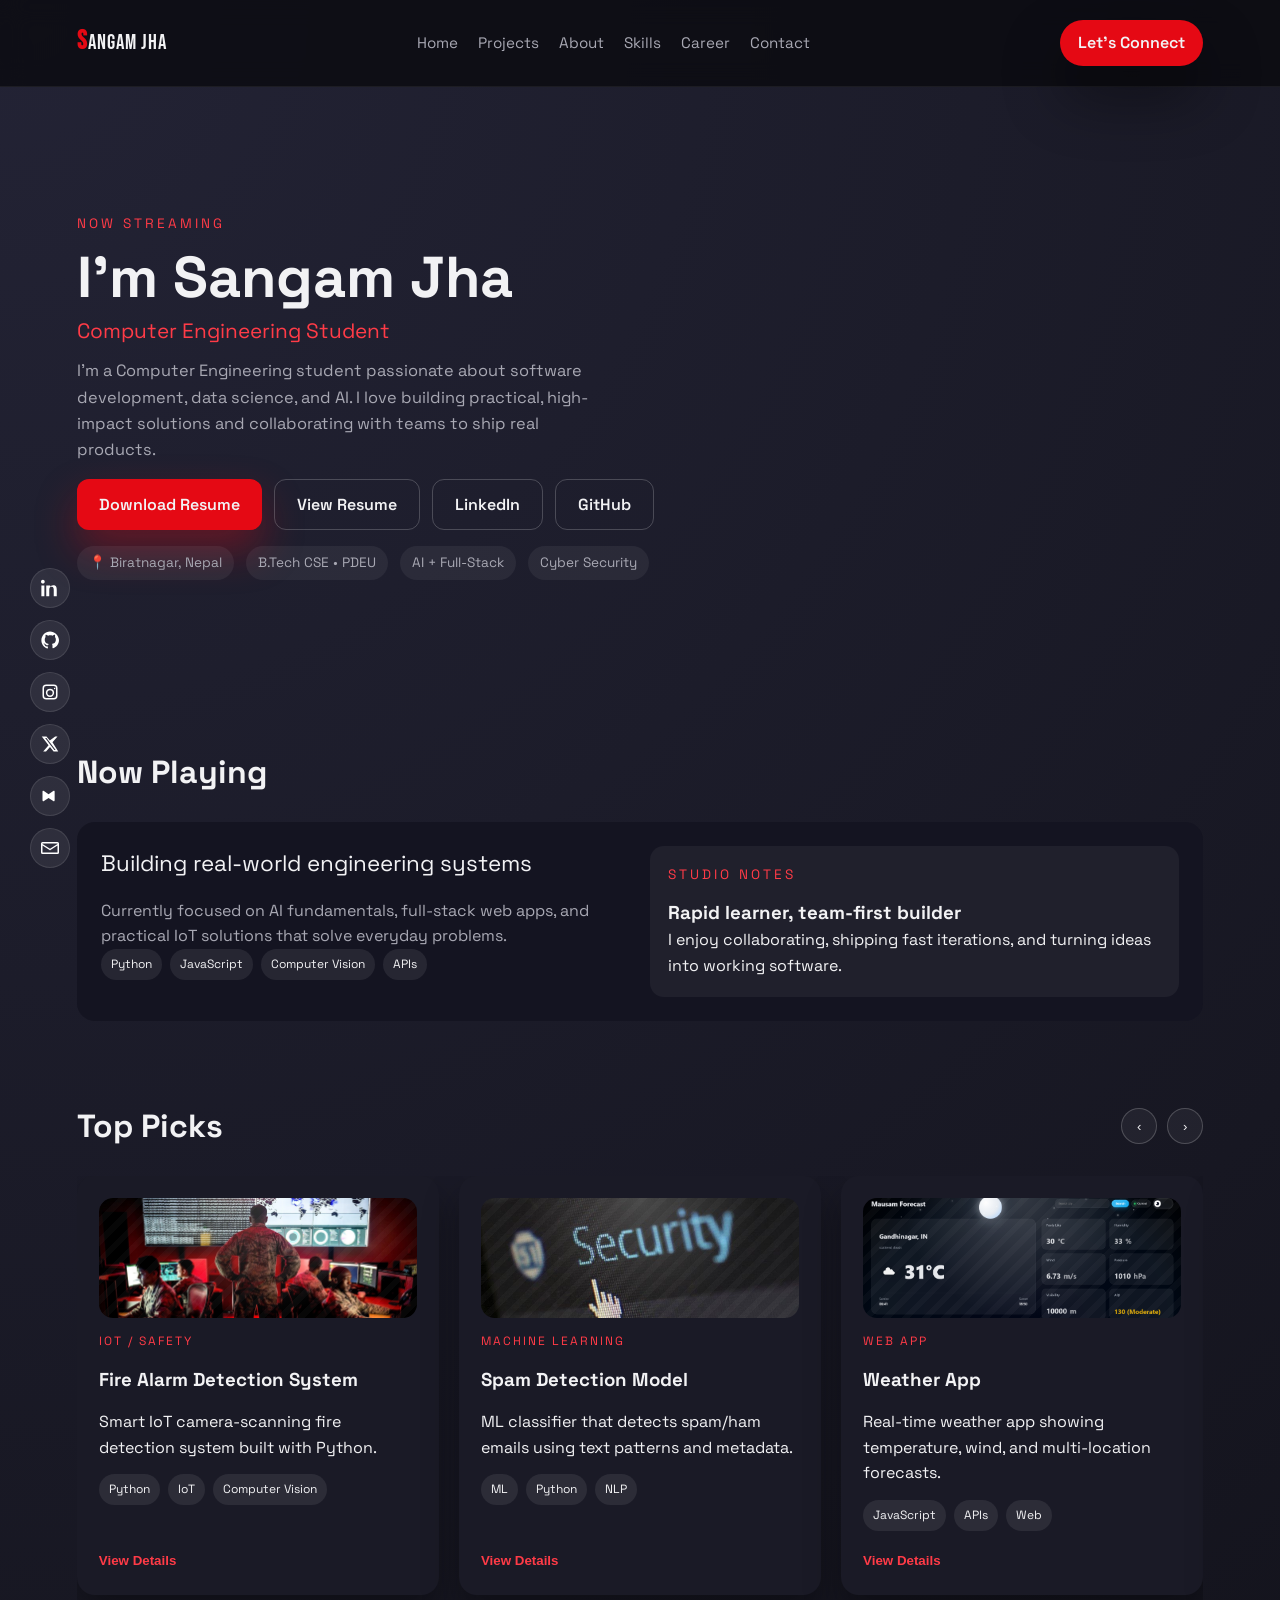
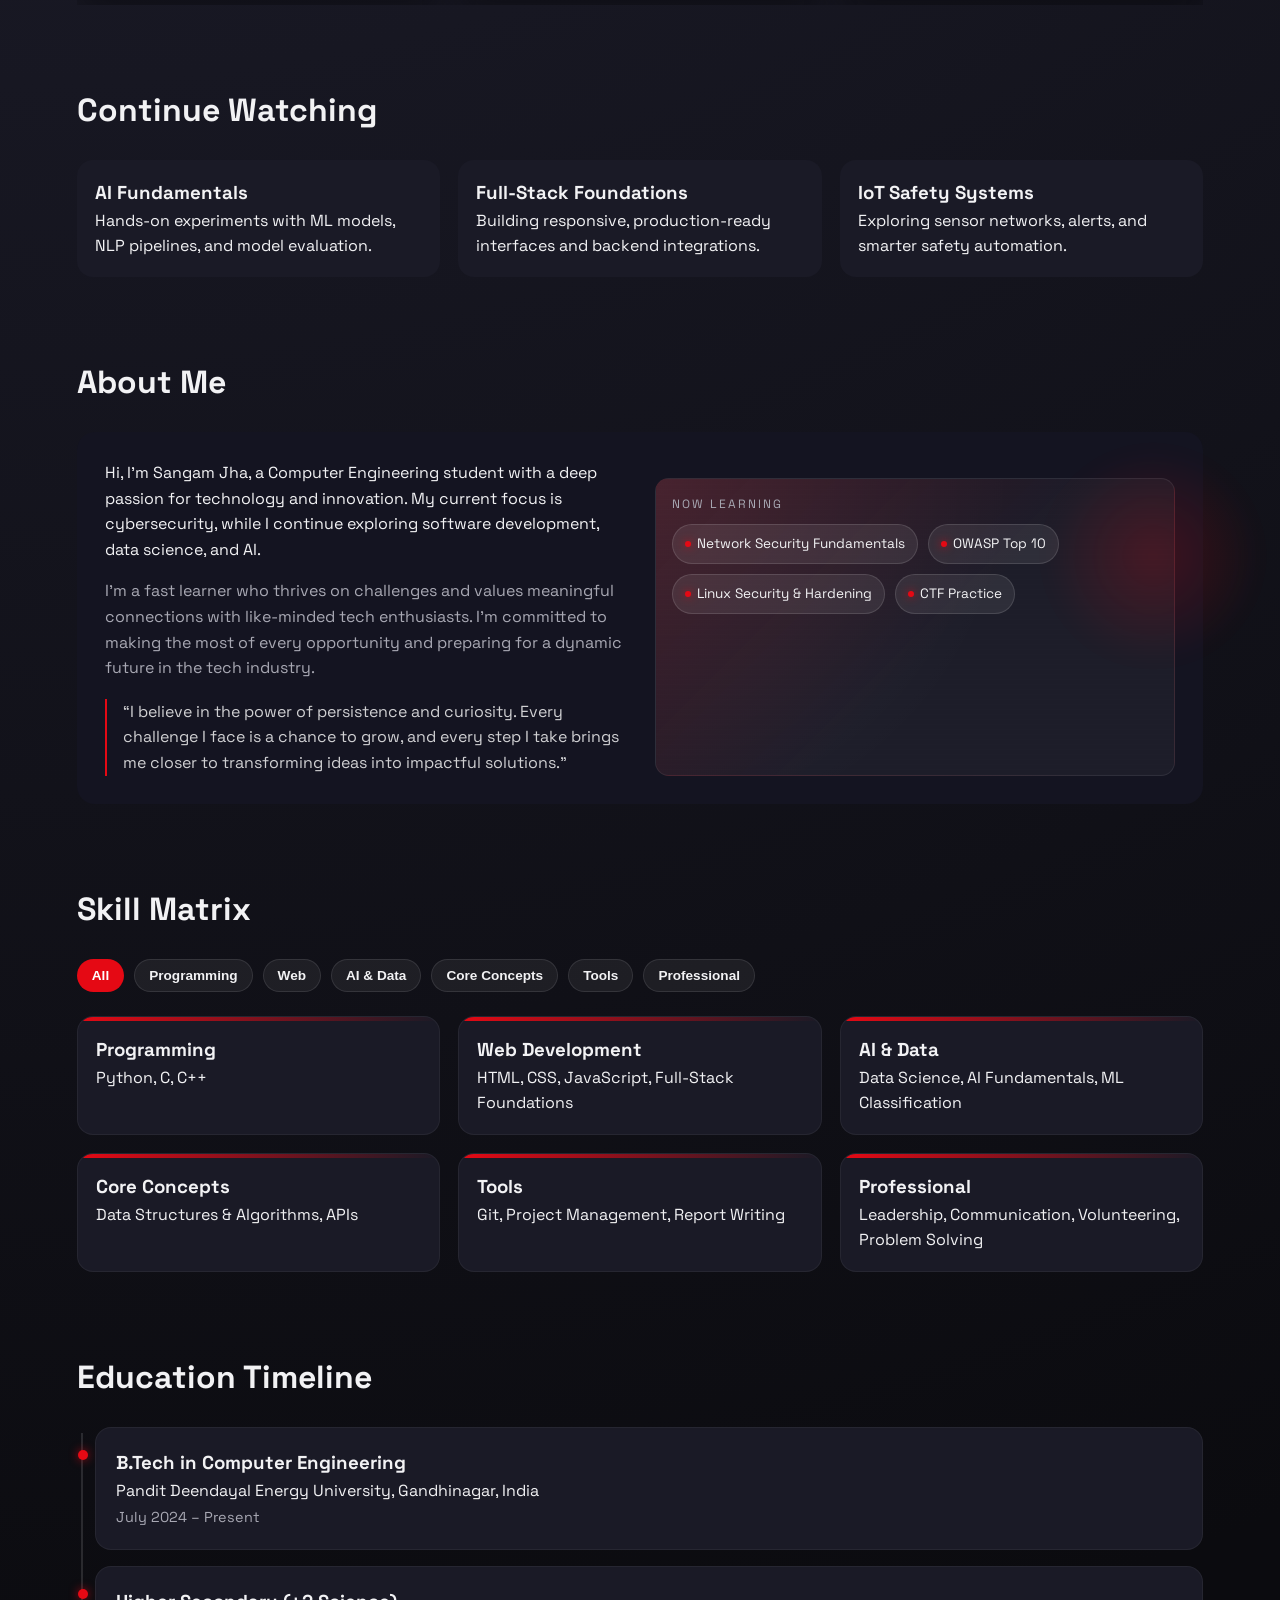
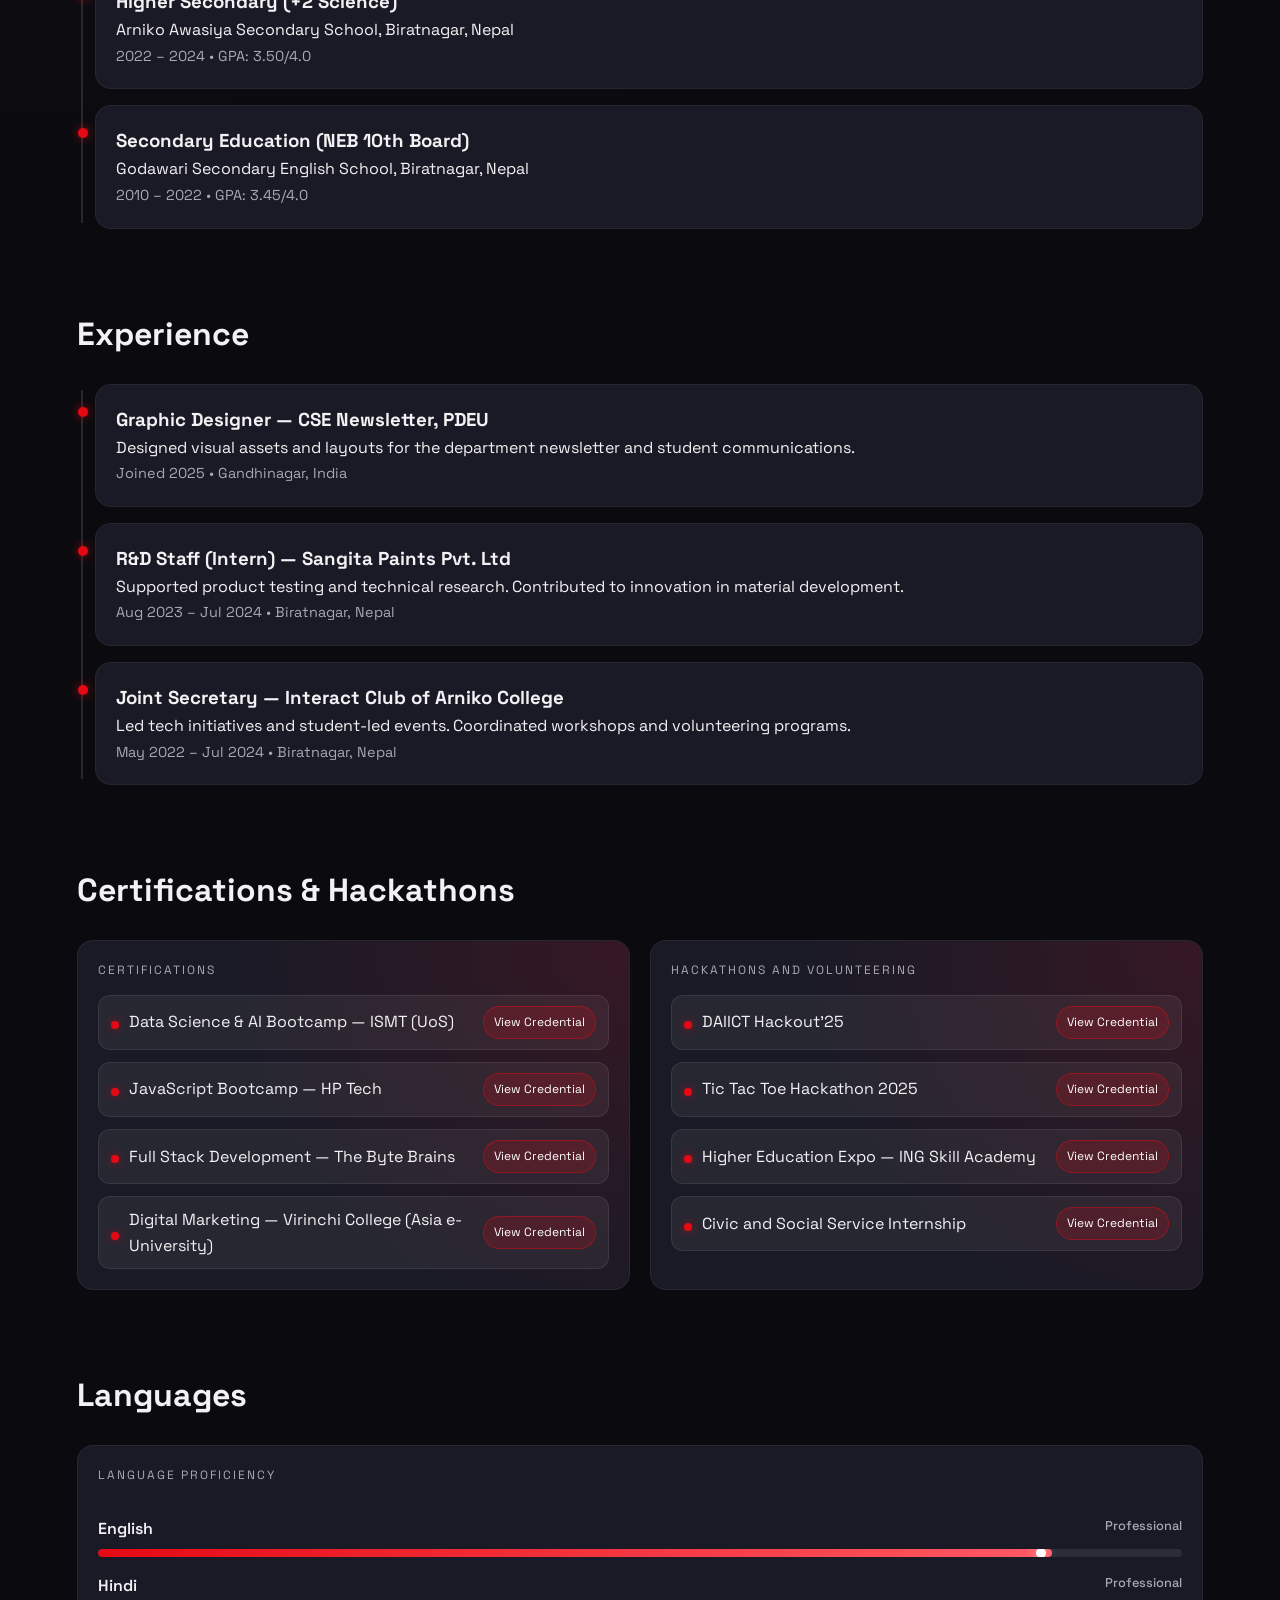
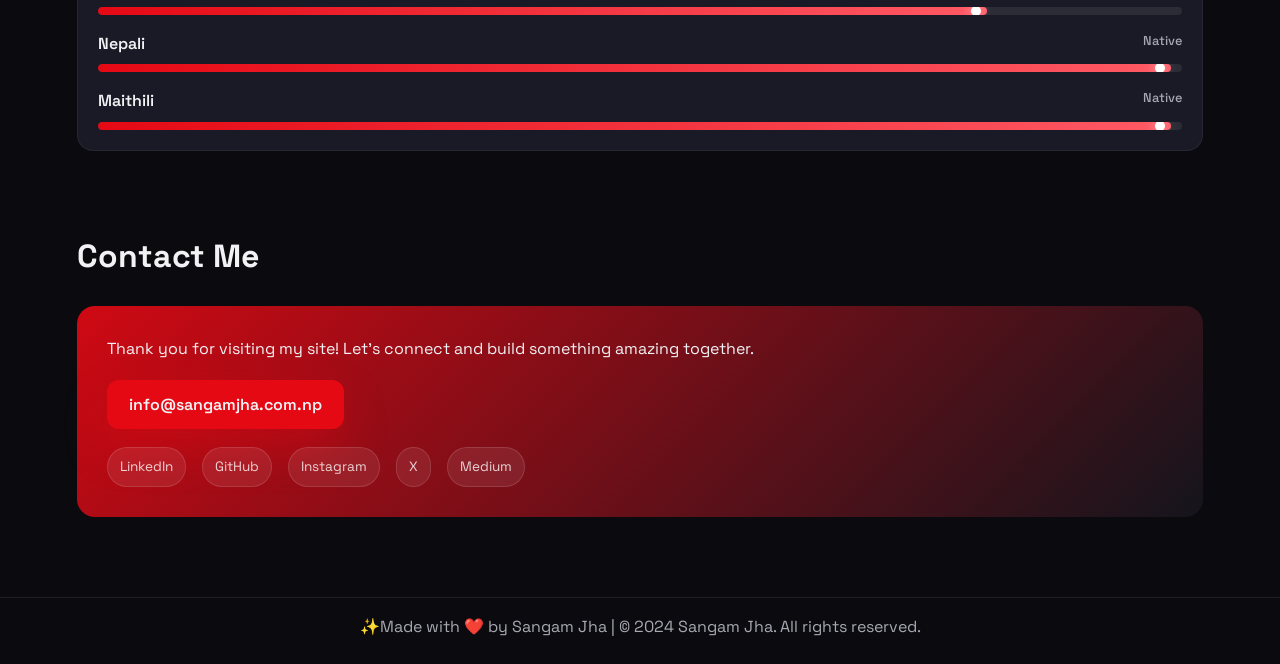
==== index.html @ 2c10f494 "Portfolio -Netflix Style" ====
<!doctype html>
<html lang="en">
<head>
  <meta charset="utf-8" />
  <meta name="viewport" content="width=device-width, initial-scale=1" />
  <title>Sangam Jha | Netflix-Style Portfolio</title>
  <meta name="description" content="Sangam Jha — Computer Engineering student focused on software development, data science, and AI." />
  <meta property="og:title" content="Sangam Jha | Portfolio" />
  <meta property="og:description" content="Computer Engineering student passionate about AI, data science, and full-stack development." />
  <meta property="og:type" content="website" />
  <link rel="preconnect" href="https://fonts.googleapis.com" />
  <link rel="preconnect" href="https://fonts.gstatic.com" crossorigin />
  <link href="https://fonts.googleapis.com/css2?family=Bebas+Neue&family=Space+Grotesk:wght@400;500;600;700&display=swap" rel="stylesheet" />
  <link rel="stylesheet" href="styles/main.css" />
</head>
<body>
  <div class="loader" id="page-loader" aria-hidden="true">
    <div class="loader-content">
      <div class="netflix-container">
        <div class="sangam-logo" aria-label="SANGAM" role="img">
          <span class="logo-letter">S</span>
          <span class="logo-letter">A</span>
          <span class="logo-letter">N</span>
          <span class="logo-letter">G</span>
          <span class="logo-letter">A</span>
          <span class="logo-letter">M</span>
        </div>
      </div>
      <p class="loader-text">Streaming Portfolio</p>
    </div>
  </div>

  <div class="scroll-progress"></div>

  <header class="site-header">
    <div class="brand">
      <span class="brand-text"><span class="brand-initial">S</span>angam Jha</span>
    </div>
    <nav class="site-nav">
      <a href="#home">Home</a>
      <a href="#projects">Projects</a>
      <a href="#about">About</a>
      <a href="#skills">Skills</a>
      <a href="#education">Career</a>
      <a href="#contact">Contact</a>
    </nav>
    <a class="cta" href="#contact">Let’s Connect</a>
  </header>

  <aside class="social-rail" aria-label="Social links">
    <a href="https://www.linkedin.com/in/sangamjha" target="_blank" rel="noreferrer" aria-label="LinkedIn">
      <svg viewBox="0 0 24 24" aria-hidden="true">
        <path d="M4.98 3.5C4.98 4.88 3.86 6 2.5 6S0 4.88 0 3.5 1.12 1 2.5 1 4.98 2.12 4.98 3.5ZM0.5 8.5H4.5V23H0.5V8.5ZM8.5 8.5H12.3V10.4H12.4C12.9 9.4 14.2 8.3 16.2 8.3 20.3 8.3 21 10.9 21 14.3V23H17V14.9C17 12.9 16.9 10.3 14.2 10.3 11.4 10.3 11 12.5 11 14.7V23H7V8.5H8.5Z"/>
      </svg>
    </a>
    <a href="https://www.github.com/sangamjha1" target="_blank" rel="noreferrer" aria-label="GitHub">
      <svg viewBox="0 0 24 24" aria-hidden="true">
        <path d="M12 0.5C5.6 0.5 0.5 5.8 0.5 12.3c0 5.2 3.3 9.6 7.9 11.1.6.1.8-.3.8-.6v-2.2c-3.2.7-3.9-1.6-3.9-1.6-.5-1.4-1.3-1.7-1.3-1.7-1.1-.8.1-.8.1-.8 1.2.1 1.9 1.3 1.9 1.3 1.1 1.9 2.9 1.3 3.6 1 .1-.8.4-1.3.7-1.6-2.6-.3-5.3-1.3-5.3-5.9 0-1.3.5-2.3 1.2-3.2-.1-.3-.5-1.5.1-3.1 0 0 1-.3 3.2 1.2.9-.3 1.9-.4 2.9-.4 1 0 2 .1 2.9.4 2.2-1.5 3.2-1.2 3.2-1.2.6 1.6.2 2.8.1 3.1.8.9 1.2 1.9 1.2 3.2 0 4.6-2.7 5.6-5.3 5.9.4.3.8 1 .8 2.1v3.1c0 .3.2.7.8.6 4.6-1.5 7.9-5.9 7.9-11.1C23.5 5.8 18.4 0.5 12 0.5Z"/>
      </svg>
    </a>
    <a href="https://www.instagram.com/sangamjha.1" target="_blank" rel="noreferrer" aria-label="Instagram">
      <svg viewBox="0 0 24 24" aria-hidden="true">
        <path d="M7 2h10a5 5 0 0 1 5 5v10a5 5 0 0 1-5 5H7a5 5 0 0 1-5-5V7a5 5 0 0 1 5-5Zm0 2a3 3 0 0 0-3 3v10a3 3 0 0 0 3 3h10a3 3 0 0 0 3-3V7a3 3 0 0 0-3-3H7Zm5 3.5A5.5 5.5 0 1 1 6.5 13 5.5 5.5 0 0 1 12 7.5Zm0 2A3.5 3.5 0 1 0 15.5 13 3.5 3.5 0 0 0 12 9.5Zm6.2-3.3a1 1 0 1 1-1 1 1 1 0 0 1 1-1Z"/>
      </svg>
    </a>
    <a href="https://x.com/sangamjha_1" target="_blank" rel="noreferrer" aria-label="X">
      <svg viewBox="0 0 24 24" aria-hidden="true">
        <path d="M18.9 2H22l-6.7 7.7L23 22h-6.2l-4.8-5.9L6.7 22H2.9l7.2-8.3L1 2h6.3l4.4 5.4L18.9 2Zm-1.1 18h1.7L7.3 4H5.5l12.3 16Z"/>
      </svg>
    </a>
    <a href="https://medium.com/@sangamjha" target="_blank" rel="noreferrer" aria-label="Medium">
      <svg viewBox="0 0 24 24" aria-hidden="true">
        <path d="M2 6.2a1.2 1.2 0 0 1 1.9-1l6.2 4.3 6.2-4.3a1.2 1.2 0 0 1 1.9 1v11.6a1.2 1.2 0 0 1-1.9 1l-6.2-4.3-6.2 4.3a1.2 1.2 0 0 1-1.9-1Z"/>
      </svg>
    </a>
    <a href="mailto:info@sangamjha.com.np" aria-label="Email">
      <svg viewBox="0 0 24 24" aria-hidden="true">
        <path d="M2 4h20a2 2 0 0 1 2 2v12a2 2 0 0 1-2 2H2a2 2 0 0 1-2-2V6a2 2 0 0 1 2-2Zm0 2v.5l10 6.5 10-6.5V6H2Zm20 12V8.7l-9.4 6.1a1 1 0 0 1-1.2 0L2 8.7V18h20Z"/>
      </svg>
    </a>
  </aside>

  <main>
    <section class="hero" id="home">
      <div class="hero-content reveal">
        <p class="eyebrow">Now Streaming</p>
        <h1>I’m Sangam Jha</h1>
        <p class="subhead">Computer Engineering Student</p>
        <p class="lead">
          I’m a Computer Engineering student passionate about software development, data science,
          and AI. I love building practical, high-impact solutions and collaborating with teams to
          ship real products.
        </p>
        <div class="hero-actions">
          <a class="btn primary" href="assets/Sangam_Jha_Resume.pdf" target="_blank" rel="noreferrer">Download Resume</a>
          <a class="btn ghost" href="resume.html">View Resume</a>
          <a class="btn ghost" href="https://www.linkedin.com/in/sangamjha" target="_blank" rel="noreferrer">LinkedIn</a>
          <a class="btn ghost" href="https://www.github.com/sangamjha1" target="_blank" rel="noreferrer">GitHub</a>
        </div>
        <div class="hero-meta">
          <span>📍 Biratnagar, Nepal</span>
          <span>B.Tech CSE • PDEU</span>
          <span>AI + Full-Stack</span>
          <span>Cyber Security</span>
        </div>
      </div>
      <div class="hero-poster reveal">
        <div class="hero-photo">
          <video id="avatar-video" autoplay muted loop playsinline>
            <source src="assets/sangam-avatar-green.mp4" type="video/mp4" />
          </video>
          <canvas id="avatar-canvas" aria-label="Sangam 3D avatar"></canvas>
        </div>
      </div>
    </section>

    <section class="row reveal" id="now-playing">
      <div class="row-header">
        <h2>Now Playing</h2>
      </div>
      <div class="now-playing">
        <div>
          <p class="now-title">Building real-world engineering systems</p>
          <p class="muted">Currently focused on AI fundamentals, full-stack web apps, and practical IoT solutions that solve everyday problems.</p>
          <div class="tag-row">
            <span>Python</span>
            <span>JavaScript</span>
            <span>Computer Vision</span>
            <span>APIs</span>
          </div>
        </div>
        <div class="now-card">
          <p class="eyebrow">Studio Notes</p>
          <h3>Rapid learner, team-first builder</h3>
          <p>I enjoy collaborating, shipping fast iterations, and turning ideas into working software.</p>
        </div>
      </div>
    </section>

    <section class="row reveal" id="projects">
      <div class="row-header">
        <h2>Top Picks</h2>
        <div class="row-controls">
          <button class="icon-btn" data-scroll="left" aria-label="Scroll left">‹</button>
          <button class="icon-btn" data-scroll="right" aria-label="Scroll right">›</button>
        </div>
      </div>
      <div class="card-track" data-track>
        <article class="card" data-project data-title="Fire Alarm Detection System" data-description="Smart IoT camera-scanning fire detection system built with Python to detect hazards early and trigger alerts." data-tech="Python, IoT, Computer Vision" data-role="Computer Vision + IoT" data-highlights="Real-time smoke/heat detection;Sensor-driven alert pipeline;Python-based prototype" data-repo="https://github.com/sangamjha1/fire-alarm-detection" data-live="">
          <div class="card-art top-crop">
            <img src="assets/fire-alarm-detection-system-thumbnail.jpg" alt="Fire Alarm Detection System thumbnail" />
          </div>
          <div class="card-label">IoT / Safety</div>
          <h3>Fire Alarm Detection System</h3>
          <p>Smart IoT camera-scanning fire detection system built with Python.</p>
          <div class="tag-row">
            <span>Python</span>
            <span>IoT</span>
            <span>Computer Vision</span>
          </div>
          <div class="card-links">
            <button class="text-btn" data-open>View Details</button>
          </div>
        </article>
        <article class="card" data-project data-title="Spam Detection Model" data-description="ML classifier that detects spam/ham emails using text patterns and metadata." data-tech="Python, ML, NLP" data-role="ML Engineer" data-highlights="Text preprocessing pipeline;Spam/ham classification model;Precision-focused evaluation" data-repo="https://github.com/sangamjha1/spam_dection" data-live="">
          <div class="card-art">
            <img src="assets/Spam-detection-thumbnail.jpg" alt="Spam Detection Model thumbnail" />
          </div>
          <div class="card-label">Machine Learning</div>
          <h3>Spam Detection Model</h3>
          <p>ML classifier that detects spam/ham emails using text patterns and metadata.</p>
          <div class="tag-row">
            <span>ML</span>
            <span>Python</span>
            <span>NLP</span>
          </div>
          <div class="card-links">
            <button class="text-btn" data-open>View Details</button>
          </div>
        </article>
        <article class="card" data-project data-title="Weather App" data-description="Real-time weather app showing temperature, wind, and multi-location forecasts." data-tech="JavaScript, APIs, Web" data-role="Frontend + API Integration" data-highlights="Live forecasts with API;Multi-city search;Deployed on Vercel" data-repo="https://github.com/sangamjha1/Weather-app" data-live="https://mausam-forecast.vercel.app/">
          <div class="card-art">
            <img src="assets/weather-app-thumbnail.png" alt="Weather App thumbnail" />
          </div>
          <div class="card-label">Web App</div>
          <h3>Weather App</h3>
          <p>Real-time weather app showing temperature, wind, and multi-location forecasts.</p>
          <div class="tag-row">
            <span>JavaScript</span>
            <span>APIs</span>
            <span>Web</span>
          </div>
          <div class="card-links">
            <button class="text-btn" data-open>View Details</button>
          </div>
        </article>
        <article class="card" data-project data-title="Hospital Management System" data-description="Hospital management system for managing patient records, appointments, and administrative workflows." data-tech="Web, Database, CRUD" data-role="Full-Stack Builder" data-highlights="Patient records & scheduling;Admin dashboard flows;CRUD operations" data-repo="https://github.com/sangamjha1/Hospital-Management-System" data-live="">
          <div class="card-art top-crop">
            <img src="assets/hospital-management-system-thumbnail.jpg" alt="Hospital Management System thumbnail" />
          </div>
          <div class="card-label">Full-Stack</div>
          <h3>Hospital Management System</h3>
          <p>Hospital system to manage patient records, appointments, and staff workflows.</p>
          <div class="tag-row">
            <span>Web</span>
            <span>Database</span>
            <span>CRUD</span>
          </div>
          <div class="card-links">
            <button class="text-btn" data-open>View Details</button>
          </div>
        </article>
        <article class="card" data-project data-title="Event Management Platform" data-description="Event management platform to coordinate schedules, attendees, and event logistics in one place." data-tech="Web, Scheduling, CRUD" data-role="Product Builder" data-highlights="Event scheduling flows;Attendee management;Admin control panel" data-repo="https://github.com/sangamjha1/EventManagement" data-live="">
          <div class="card-art top-crop">
            <img src="assets/Event-mangement-thumbnail.jpg" alt="Event Management Platform thumbnail" />
          </div>
          <div class="card-label">Management</div>
          <h3>Event Management Platform</h3>
          <p>Organize events, manage attendees, and streamline logistics.</p>
          <div class="tag-row">
            <span>Web</span>
            <span>Scheduling</span>
            <span>CRUD</span>
          </div>
          <div class="card-links">
            <button class="text-btn" data-open>View Details</button>
          </div>
        </article>
      </div>
    </section>

    <section class="row reveal" id="continue">
      <div class="row-header">
        <h2>Continue Watching</h2>
      </div>
      <div class="continue-grid">
        <div class="continue-card">
          <h3>AI Fundamentals</h3>
          <p>Hands-on experiments with ML models, NLP pipelines, and model evaluation.</p>
        </div>
        <div class="continue-card">
          <h3>Full-Stack Foundations</h3>
          <p>Building responsive, production-ready interfaces and backend integrations.</p>
        </div>
        <div class="continue-card">
          <h3>IoT Safety Systems</h3>
          <p>Exploring sensor networks, alerts, and smarter safety automation.</p>
        </div>
      </div>
    </section>

    <section class="row reveal" id="about">
      <div class="row-header">
        <h2>About Me</h2>
      </div>
      <div class="split">
        <div>
          <p>
            Hi, I’m Sangam Jha, a Computer Engineering student with a deep passion for technology
            and innovation. My current focus is cybersecurity, while I continue exploring software
            development, data science, and AI.
          </p>
          <p class="muted">
            I’m a fast learner who thrives on challenges and values meaningful connections with
            like-minded tech enthusiasts. I’m committed to making the most of every opportunity and
            preparing for a dynamic future in the tech industry.
          </p>
          <blockquote>
            “I believe in the power of persistence and curiosity. Every challenge I face is a chance
            to grow, and every step I take brings me closer to transforming ideas into impactful
            solutions.”
          </blockquote>
        </div>
        <div class="learn-strip">
          <p class="learn-title">Now Learning</p>
          <div class="learn-items">
            <span>Network Security Fundamentals</span>
            <span>OWASP Top 10</span>
            <span>Linux Security & Hardening</span>
            <span>CTF Practice</span>
          </div>
        </div>
      </div>
      <div class="about-bg" aria-hidden="true"></div>
    </section>

    <section class="row reveal" id="skills">
      <div class="row-header">
        <h2>Skill Matrix</h2>
      </div>
      <div class="filter-bar">
        <button class="filter-btn active" data-filter="all">All</button>
        <button class="filter-btn" data-filter="programming">Programming</button>
        <button class="filter-btn" data-filter="web">Web</button>
        <button class="filter-btn" data-filter="ai">AI & Data</button>
        <button class="filter-btn" data-filter="core">Core Concepts</button>
        <button class="filter-btn" data-filter="tools">Tools</button>
        <button class="filter-btn" data-filter="professional">Professional</button>
      </div>
      <div class="skills-grid">
        <div class="skill-card" data-skill="programming">
          <h3>Programming</h3>
          <p>Python, C, C++</p>
        </div>
        <div class="skill-card" data-skill="web">
          <h3>Web Development</h3>
          <p>HTML, CSS, JavaScript, Full-Stack Foundations</p>
        </div>
        <div class="skill-card" data-skill="ai">
          <h3>AI & Data</h3>
          <p>Data Science, AI Fundamentals, ML Classification</p>
        </div>
        <div class="skill-card" data-skill="core">
          <h3>Core Concepts</h3>
          <p>Data Structures & Algorithms, APIs</p>
        </div>
        <div class="skill-card" data-skill="tools">
          <h3>Tools</h3>
          <p>Git, Project Management, Report Writing</p>
        </div>
        <div class="skill-card" data-skill="professional">
          <h3>Professional</h3>
          <p>Leadership, Communication, Volunteering, Problem Solving</p>
        </div>
      </div>
    </section>

    <section class="row reveal" id="education">
      <div class="row-header">
        <h2>Education Timeline</h2>
      </div>
      <div class="timeline">
        <div class="timeline-item">
          <h3>B.Tech in Computer Engineering</h3>
          <p>Pandit Deendayal Energy University, Gandhinagar, India</p>
          <span>July 2024 – Present</span>
        </div>
        <div class="timeline-item">
          <h3>Higher Secondary (+2 Science)</h3>
          <p>Arniko Awasiya Secondary School, Biratnagar, Nepal</p>
          <span>2022 – 2024 • GPA: 3.50/4.0</span>
        </div>
        <div class="timeline-item">
          <h3>Secondary Education (NEB 10th Board)</h3>
          <p>Godawari Secondary English School, Biratnagar, Nepal</p>
          <span>2010 – 2022 • GPA: 3.45/4.0</span>
        </div>
      </div>
    </section>

    <section class="row reveal" id="experience">
      <div class="row-header">
        <h2>Experience</h2>
      </div>
      <div class="timeline">
        <div class="timeline-item">
          <h3>Graphic Designer — CSE Newsletter, PDEU</h3>
          <p>Designed visual assets and layouts for the department newsletter and student communications.</p>
          <span>Joined 2025 • Gandhinagar, India</span>
        </div>
        <div class="timeline-item">
          <h3>R&amp;D Staff (Intern) — Sangita Paints Pvt. Ltd</h3>
          <p>Supported product testing and technical research. Contributed to innovation in material development.</p>
          <span>Aug 2023 – Jul 2024 • Biratnagar, Nepal</span>
        </div>
        <div class="timeline-item">
          <h3>Joint Secretary — Interact Club of Arniko College</h3>
          <p>Led tech initiatives and student-led events. Coordinated workshops and volunteering programs.</p>
          <span>May 2022 – Jul 2024 • Biratnagar, Nepal</span>
        </div>
      </div>
    </section>

    <section class="row reveal" id="certifications">
      <div class="row-header">
        <h2>Certifications & Hackathons</h2>
      </div>
      <div class="cert-grid">
        <div class="cert-card">
          <p class="cert-title">Certifications</p>
          <ul class="cert-list">
            <li>
              <span>Data Science & AI Bootcamp — ISMT (UoS)</span>
              <a class="cert-link" href="assets/Data_Science.png" target="_blank" rel="noreferrer">View Credential</a>
            </li>
            <li>
              <span>JavaScript Bootcamp — HP Tech</span>
              <a class="cert-link" href="assets/Javascript.png" target="_blank" rel="noreferrer">View Credential</a>
            </li>
            <li>
              <span>Full Stack Development — The Byte Brains</span>
              <a class="cert-link" href="assets/Full_Stack.png" target="_blank" rel="noreferrer">View Credential</a>
            </li>
            <li>
              <span>Digital Marketing — Virinchi College (Asia e-University)</span>
              <a class="cert-link" href="assets/Digital_Marketing.png" target="_blank" rel="noreferrer">View Credential</a>
            </li>
          </ul>
        </div>
        <div class="cert-card">
          <p class="cert-title">Hackathons and Volunteering</p>
          <ul class="cert-list">
            <li>
              <span>DAIICT Hackout'25</span>
              <a class="cert-link" href="assets/Hackout%20Hackathon.jpg" target="_blank" rel="noreferrer">View Credential</a>
            </li>
            <li>
              <span>Tic Tac Toe Hackathon 2025</span>
              <a class="cert-link" href="assets/Tic%20Tac%20Toe%20hackathon'25.png" target="_blank" rel="noreferrer">View Credential</a>
            </li>
            <li>
              <span>Higher Education Expo — ING Skill Academy</span>
              <a class="cert-link" href="assets/ING_Skill_Academy.png" target="_blank" rel="noreferrer">View Credential</a>
            </li>
            <li>
              <span>Civic and Social Service Internship</span>
              <a class="cert-link" href="assets/CSSI%20Internship.png" target="_blank" rel="noreferrer">View Credential</a>
            </li>
          </ul>
        </div>
      </div>
    </section>

    <section class="row reveal" id="languages">
      <div class="row-header">
        <h2>Languages</h2>
      </div>
      <div class="language-card">
        <p class="cert-title">Language Proficiency</p>
        <div class="lang-row">
          <div class="lang-label">
            <span>English</span>
            <span class="lang-level">Professional</span>
          </div>
          <div class="lang-bar">
            <div class="lang-fill" style="width: 88%;"></div>
          </div>
        </div>
        <div class="lang-row">
          <div class="lang-label">
            <span>Hindi</span>
            <span class="lang-level">Professional</span>
          </div>
          <div class="lang-bar">
            <div class="lang-fill" style="width: 82%;"></div>
          </div>
        </div>
        <div class="lang-row">
          <div class="lang-label">
            <span>Nepali</span>
            <span class="lang-level">Native</span>
          </div>
          <div class="lang-bar">
            <div class="lang-fill" style="width: 99%;"></div>
          </div>
        </div>
        <div class="lang-row">
          <div class="lang-label">
            <span>Maithili</span>
            <span class="lang-level">Native</span>
          </div>
          <div class="lang-bar">
            <div class="lang-fill" style="width: 99%;"></div>
          </div>
        </div>
      </div>
    </section>

    <section class="row reveal" id="contact">
      <div class="row-header">
        <h2>Contact Me</h2>
      </div>
      <div class="contact-card">
        <p>Thank you for visiting my site! Let’s connect and build something amazing together.</p>
        <div class="contact-info">
          <a class="btn primary" href="mailto:info@sangamjha.com.np">info@sangamjha.com.np</a>
        </div>
        <div class="contact-links">
          <a href="https://www.linkedin.com/in/sangamjha" target="_blank" rel="noreferrer">LinkedIn</a>
          <a href="https://www.github.com/sangamjha1" target="_blank" rel="noreferrer">GitHub</a>
          <a href="https://www.instagram.com/sangamjha.1" target="_blank" rel="noreferrer">Instagram</a>
          <a href="https://x.com/sangamjha_1" target="_blank" rel="noreferrer">X</a>
          <a href="https://medium.com/@sangamjha" target="_blank" rel="noreferrer">Medium</a>
        </div>
      </div>
    </section>
  </main>

  <footer class="site-footer">
    <p>✨Made with ❤️ by Sangam Jha | © 2024 Sangam Jha. All rights reserved.</p>
  </footer>

  <div class="project-modal" id="project-modal" aria-hidden="true">
    <div class="modal-card">
      <button class="modal-close" data-close aria-label="Close">×</button>
      <p class="modal-label">Project Spotlight</p>
      <h3 id="modal-title">Project Title</h3>
      <p id="modal-description">Project description</p>
      <p class="modal-role" id="modal-role">Role</p>
      <div class="modal-highlights" id="modal-highlights"></div>
      <div class="tag-row" id="modal-tech"></div>
      <div class="modal-links" id="modal-links"></div>
    </div>
  </div>

  <button class="to-top" id="to-top" aria-label="Back to top">↑</button>

  <script src="scripts/main.js"></script>
</body>
</html>
---- styles/main.css ----
:root {
  --bg: #0b0b0f;
  --bg-soft: #141421;
  --accent: #e50914;
  --accent-soft: #ff3b47;
  --text: #f2f2f4;
  --muted: #a8a8b3;
  --card: #1a1a26;
  --shadow: 0 30px 60px rgba(0, 0, 0, 0.45);
  --radius: 18px;
}

* {
  box-sizing: border-box;
  margin: 0;
  padding: 0;
}

body {
  font-family: "Space Grotesk", "Segoe UI", sans-serif;
  background: radial-gradient(circle at top left, #232335 0%, #0b0b0f 60%);
  color: var(--text);
  line-height: 1.6;
}

a {
  color: inherit;
  text-decoration: none;
}

.loader {
  position: fixed;
  inset: 0;
  background: #09090d;
  display: grid;
  place-items: center;
  z-index: 999;
  transition: opacity 0.6s ease, visibility 0.6s ease;
}

.loader.hidden {
  opacity: 0;
  visibility: hidden;
}

.loader-content {
  position: relative;
  display: grid;
  gap: 18px;
  place-items: center;
}

.loader-text {
  font-family: "Bebas Neue", sans-serif;
  font-size: 1.1rem;
  letter-spacing: 2px;
  color: rgba(255, 255, 255, 0.7);
}

.netflix-container {
  display: flex;
  justify-content: center;
  align-items: center;
  position: relative;
}

.sangam-logo {
  display: flex;
  gap: 10px;
  position: relative;
}

.logo-letter {
  font-family: "Bebas Neue", sans-serif;
  font-size: clamp(5rem, 16vw, 10rem);
  letter-spacing: 6px;
  text-transform: uppercase;
  background: linear-gradient(180deg, #ff4d57 0%, #e50914 55%, #9b040c 100%);
  background-size: 100% 100%;
  -webkit-background-clip: text;
  background-clip: text;
  color: transparent;
  position: relative;
  overflow: hidden;
  opacity: 0;
  clip-path: inset(0 100% 0 0);
  animation: letterReveal 0.9s ease forwards;
  text-shadow: 0 0 12px rgba(229, 9, 20, 0.45);
}

.logo-letter::before {
  content: "";
  position: absolute;
  inset: -10%;
  background:
    repeating-linear-gradient(
      115deg,
      rgba(255, 255, 255, 0.08),
      rgba(255, 255, 255, 0.08) 4px,
      transparent 4px,
      transparent 10px
    ),
    linear-gradient(180deg, rgba(255, 255, 255, 0.12), transparent 60%);
  mix-blend-mode: screen;
  opacity: 0.4;
  pointer-events: none;
}

.logo-letter::after {
  content: "";
  position: absolute;
  top: 0;
  left: -30%;
  width: 40%;
  height: 100%;
  background: linear-gradient(90deg, transparent, rgba(255, 255, 255, 0.35), transparent);
  filter: blur(6px);
  opacity: 0;
  animation: brushSweep 0.9s ease forwards;
  mix-blend-mode: screen;
}

.sangam-logo {
  line-height: 1;
}

.logo-letter:nth-child(1) { animation-delay: 0s; }
.logo-letter:nth-child(1)::after { animation-delay: 0.05s; }
.logo-letter:nth-child(2) { animation-delay: 0.25s; }
.logo-letter:nth-child(2)::after { animation-delay: 0.3s; }
.logo-letter:nth-child(3) { animation-delay: 0.5s; }
.logo-letter:nth-child(3)::after { animation-delay: 0.55s; }
.logo-letter:nth-child(4) { animation-delay: 0.75s; }
.logo-letter:nth-child(4)::after { animation-delay: 0.8s; }
.logo-letter:nth-child(5) { animation-delay: 1s; }
.logo-letter:nth-child(5)::after { animation-delay: 1.05s; }
.logo-letter:nth-child(6) { animation-delay: 1.25s; }
.logo-letter:nth-child(6)::after { animation-delay: 1.3s; }

@keyframes letterReveal {
  0% {
    clip-path: inset(0 100% 0 0);
    opacity: 0;
    transform: translateY(12px) scale(0.98);
  }
  100% {
    clip-path: inset(0 0 0 0);
    opacity: 1;
    transform: translateY(0) scale(1);
  }
}

@keyframes brushSweep {
  0% {
    transform: translateX(-40%);
    opacity: 0;
  }
  40% {
    opacity: 1;
  }
  100% {
    transform: translateX(200%);
    opacity: 0;
  }
}

.netflix-container::after {
  content: "";
  position: absolute;
  width: 240px;
  height: 6px;
  background: radial-gradient(circle, rgba(229, 9, 20, 0.8), transparent 70%);
  bottom: -18px;
  left: 50%;
  transform: translateX(-50%);
  filter: blur(8px);
  opacity: 0.7;
}

.scroll-progress {
  position: fixed;
  top: 0;
  left: 0;
  height: 3px;
  width: 0;
  background: linear-gradient(90deg, var(--accent), var(--accent-soft));
  z-index: 20;
}

.site-header {
  position: sticky;
  top: 0;
  z-index: 10;
  display: flex;
  align-items: center;
  justify-content: space-between;
  padding: 20px 6vw;
  background: rgba(11, 11, 15, 0.8);
  backdrop-filter: blur(12px);
  border-bottom: 1px solid rgba(255, 255, 255, 0.06);
}

.social-rail {
  position: fixed;
  left: 24px;
  bottom: 24px;
  transform: none;
  display: flex;
  flex-direction: column;
  gap: 12px;
  z-index: 12;
  padding: 8px 6px;
  border-radius: 999px;
  transition: background 0.25s ease, box-shadow 0.25s ease;
}


.social-rail a {
  width: 40px;
  height: 40px;
  display: grid;
  place-items: center;
  border-radius: 50%;
  background: rgba(255, 255, 255, 0.08);
  border: 1px solid rgba(255, 255, 255, 0.1);
  transition: transform 0.2s ease, background 0.2s ease, color 0.2s ease, border-color 0.2s ease;
  position: relative;
  z-index: 1;
}

.social-rail a:hover {
  transform: translateY(-2px);
  background: rgba(229, 9, 20, 0.2);
  border-color: rgba(229, 9, 20, 0.5);
}

.social-rail svg {
  width: 18px;
  height: 18px;
  fill: #fff;
}

.social-rail:hover {
  background: linear-gradient(180deg, rgba(229, 9, 20, 0.22), rgba(229, 9, 20, 0.04));
  box-shadow: 0 0 30px rgba(229, 9, 20, 0.28);
}

.social-rail:hover a {
  background: transparent;
  border-color: transparent;
}

.social-rail:hover a:hover {
  background: rgba(255, 255, 255, 0.12);
}

.site-header.scrolled {
  background: rgba(11, 11, 15, 0.95);
  box-shadow: 0 10px 30px rgba(0, 0, 0, 0.45);
}

.brand {
  display: flex;
  align-items: center;
  gap: 12px;
  font-family: "Bebas Neue", sans-serif;
  letter-spacing: 1px;
  text-transform: uppercase;
  font-size: 1.3rem;
}

.brand-initial {
  color: var(--accent);
  font-weight: 700;
  font-size: 1.6rem;
  line-height: 1;
}
.site-nav {
  display: flex;
  gap: 20px;
  font-size: 0.95rem;
  color: var(--muted);
}

.site-nav a:hover {
  color: var(--text);
}

.cta {
  padding: 10px 18px;
  background: var(--accent);
  border-radius: 999px;
  font-weight: 600;
  box-shadow: var(--shadow);
}

main {
  padding: 40px 6vw 80px;
  display: flex;
  flex-direction: column;
  gap: 80px;
}

.hero {
  display: grid;
  grid-template-columns: minmax(0, 1.2fr) minmax(0, 0.8fr);
  gap: 28px;
  align-items: center;
  min-height: 60vh;
}

.hero-content h1 {
  font-size: clamp(2.5rem, 4.5vw, 4.8rem);
  line-height: 1.05;
  margin-bottom: 8px;
}

.subhead {
  font-size: 1.3rem;
  color: var(--accent-soft);
  margin-bottom: 10px;
}

.eyebrow {
  color: var(--accent-soft);
  text-transform: uppercase;
  letter-spacing: 3px;
  font-size: 0.85rem;
  margin-bottom: 12px;
}

.lead {
  color: var(--muted);
  max-width: 520px;
  font-size: 1.02rem;
}

.hero-actions {
  display: flex;
  gap: 12px;
  margin: 16px 0;
  flex-wrap: wrap;
}

.btn {
  padding: 12px 22px;
  border-radius: 12px;
  font-weight: 600;
  display: inline-flex;
  align-items: center;
  gap: 8px;
}

.btn.primary {
  background: var(--accent);
  box-shadow: 0 20px 40px rgba(229, 9, 20, 0.35);
}

.btn.ghost {
  border: 1px solid rgba(255, 255, 255, 0.2);
  color: var(--text);
}

.hero-meta {
  display: flex;
  gap: 12px;
  color: var(--muted);
  font-size: 0.9rem;
  flex-wrap: wrap;
}

.hero-meta span {
  padding: 6px 12px;
  background: rgba(255, 255, 255, 0.06);
  border-radius: 999px;
  font-size: 0.85rem;
}

.hero-poster {
  display: flex;
  justify-content: center;
}

.hero-photo {
  width: min(962px, 100vw);
  aspect-ratio: 4 / 4.5;
  border-radius: 0;
  overflow: visible;
  box-shadow: none;
  position: relative;
}

.hero-photo img {
  width: 100%;
  height: 100%;
  object-fit: cover;
}

.hero-photo video {
  width: 100%;
  height: 100%;
  object-fit: contain;
  display: none;
}

.hero-photo canvas {
  width: 100%;
  height: 100%;
  display: block;
}


.poster-card {
  width: min(320px, 80vw);
  aspect-ratio: 3 / 4;
  background: linear-gradient(160deg, rgba(229, 9, 20, 0.8) 0%, rgba(21, 21, 29, 0.9) 70%);
  border-radius: var(--radius);
  box-shadow: var(--shadow);
  display: flex;
  flex-direction: column;
  justify-content: flex-end;
  padding: 24px;
  position: relative;
  overflow: hidden;
}

.poster-card::after {
  content: "";
  position: absolute;
  inset: 0;
  background: radial-gradient(circle at top, rgba(255, 255, 255, 0.15), transparent 60%);
}

.poster-title {
  font-family: "Bebas Neue", sans-serif;
  font-size: 1.6rem;
  letter-spacing: 1px;
}

.poster-subtitle {
  color: rgba(255, 255, 255, 0.7);
}

.poster-tags {
  display: flex;
  gap: 10px;
  margin-top: 12px;
}

.poster-tags span {
  font-size: 0.75rem;
  padding: 6px 10px;
  border-radius: 999px;
  background: rgba(255, 255, 255, 0.12);
}

.row {
  display: flex;
  flex-direction: column;
  gap: 24px;
}

.row-header {
  display: flex;
  align-items: center;
  justify-content: space-between;
  gap: 18px;
}

.row-header h2 {
  font-size: clamp(1.6rem, 2.5vw, 2.4rem);
}

.row-controls {
  display: flex;
  gap: 10px;
}

.icon-btn {
  width: 36px;
  height: 36px;
  border-radius: 50%;
  border: 1px solid rgba(255, 255, 255, 0.2);
  background: rgba(255, 255, 255, 0.05);
  color: var(--text);
  cursor: pointer;
}

.card-track {
  display: grid;
  grid-auto-flow: column;
  grid-auto-columns: calc((100% - 40px) / 3);
  gap: 20px;
  overflow-x: auto;
  padding-bottom: 10px;
  scroll-snap-type: x mandatory;
  scrollbar-width: none;
}

.card-track::-webkit-scrollbar {
  display: none;
}

.card {
  background: var(--card);
  padding: 22px;
  border-radius: var(--radius);
  min-height: 260px;
  display: flex;
  flex-direction: column;
  gap: 14px;
  box-shadow: 0 20px 35px rgba(0, 0, 0, 0.35);
  transition: transform 0.3s ease, box-shadow 0.3s ease;
  scroll-snap-align: start;
}

.card-art {
  height: 120px;
  border-radius: 14px;
  background: linear-gradient(120deg, rgba(255, 255, 255, 0.08), rgba(255, 255, 255, 0));
  position: relative;
  overflow: hidden;
}

.card-art::after {
  content: "";
  position: absolute;
  inset: 0;
  background: radial-gradient(circle at top, rgba(255, 255, 255, 0.2), transparent 60%);
}

.card-art::before {
  content: "";
  position: absolute;
  inset: 0;
  background: repeating-linear-gradient(
    135deg,
    rgba(255, 255, 255, 0.08),
    rgba(255, 255, 255, 0.08) 6px,
    transparent 6px,
    transparent 14px
  );
  opacity: 0.35;
}

.card-art img {
  width: 100%;
  height: 100%;
  object-fit: cover;
  display: block;
}

.card-art.top-crop img {
  object-position: top;
}
.art-fire {
  background: linear-gradient(135deg, #ff7a18, #af002d 70%);
}

.art-spam {
  background: linear-gradient(135deg, #4b6cb7, #182848 70%);
}

.art-weather {
  background: linear-gradient(135deg, #00c6ff, #0072ff 70%);
}

.art-hospital {
  background: linear-gradient(135deg, #11998e, #38ef7d 70%);
}

.art-event {
  background: linear-gradient(135deg, #ee0979, #ff6a00 70%);
}

.card:hover {
  transform: translateY(-8px);
  box-shadow: 0 30px 45px rgba(0, 0, 0, 0.5);
}

.card-label {
  color: var(--accent-soft);
  text-transform: uppercase;
  font-size: 0.75rem;
  letter-spacing: 2px;
}

.card-links {
  margin-top: auto;
}

.text-btn {
  background: none;
  border: none;
  color: var(--accent-soft);
  font-weight: 600;
  cursor: pointer;
  padding-top: 8px;
}

.tag-row {
  display: flex;
  flex-wrap: wrap;
  gap: 8px;
}

.tag-row span {
  padding: 6px 10px;
  border-radius: 999px;
  background: rgba(255, 255, 255, 0.08);
  font-size: 0.75rem;
}

.now-playing {
  display: grid;
  grid-template-columns: repeat(auto-fit, minmax(240px, 1fr));
  gap: 20px;
  background: var(--bg-soft);
  padding: 24px;
  border-radius: var(--radius);
}

.now-title {
  font-size: 1.4rem;
  margin-bottom: 10px;
}

.now-card {
  background: rgba(255, 255, 255, 0.05);
  padding: 18px;
  border-radius: 14px;
}

.continue-grid {
  display: grid;
  grid-template-columns: repeat(auto-fit, minmax(220px, 1fr));
  gap: 18px;
}

.continue-card {
  background: var(--card);
  padding: 18px;
  border-radius: 16px;
}

.split {
  display: grid;
  grid-template-columns: repeat(auto-fit, minmax(240px, 1fr));
  gap: 30px;
  background: var(--bg-soft);
  padding: 28px;
  border-radius: var(--radius);
  position: relative;
  overflow: hidden;
}

.muted {
  color: var(--muted);
  margin-top: 16px;
}

blockquote {
  margin-top: 18px;
  padding-left: 16px;
  border-left: 2px solid var(--accent);
  color: rgba(255, 255, 255, 0.8);
}

.learn-strip {
  margin-top: 18px;
  padding: 16px;
  border-radius: 14px;
  background: linear-gradient(135deg, rgba(229, 9, 20, 0.18), rgba(255, 255, 255, 0.04) 55%);
  border: 1px solid rgba(255, 255, 255, 0.08);
  position: relative;
  overflow: hidden;
}

.learn-strip::before {
  content: "";
  position: absolute;
  inset: 0;
  background: radial-gradient(circle at top left, rgba(255, 255, 255, 0.12), transparent 60%);
  opacity: 0.6;
  pointer-events: none;
}

.learn-strip::after {
  content: "";
  position: absolute;
  inset: 0;
  background: repeating-linear-gradient(
    0deg,
    rgba(255, 255, 255, 0.04),
    rgba(255, 255, 255, 0.04) 1px,
    transparent 1px,
    transparent 5px
  );
  opacity: 0.15;
  pointer-events: none;
}

.learn-title {
  text-transform: uppercase;
  letter-spacing: 2px;
  font-size: 0.75rem;
  color: var(--muted);
  margin-bottom: 10px;
  position: relative;
  z-index: 1;
}

.learn-items {
  display: flex;
  flex-wrap: wrap;
  gap: 10px;
  position: relative;
  z-index: 1;
}

.learn-items span {
  padding: 8px 12px;
  border-radius: 999px;
  background: rgba(255, 255, 255, 0.08);
  border: 1px solid rgba(255, 255, 255, 0.12);
  font-size: 0.85rem;
  display: inline-flex;
  align-items: center;
  gap: 6px;
}

.learn-items span::before {
  content: "";
  width: 6px;
  height: 6px;
  border-radius: 50%;
  background: var(--accent);
  box-shadow: 0 0 8px rgba(229, 9, 20, 0.8);
}

.about-bg {
  position: absolute;
  right: -60px;
  top: 20%;
  width: 220px;
  height: 220px;
  border-radius: 50%;
  background: radial-gradient(circle, rgba(229, 9, 20, 0.35), transparent 70%);
  filter: blur(10px);
  opacity: 0.6;
  pointer-events: none;
}

.skills-grid {
  display: grid;
  grid-template-columns: repeat(3, minmax(0, 1fr));
  gap: 18px;
}

.filter-bar {
  display: flex;
  flex-wrap: wrap;
  gap: 10px;
}

.filter-btn {
  background: rgba(255, 255, 255, 0.06);
  border: 1px solid rgba(255, 255, 255, 0.1);
  color: var(--text);
  padding: 8px 14px;
  border-radius: 999px;
  cursor: pointer;
  font-weight: 600;
  font-size: 0.85rem;
}

.filter-btn.active {
  background: var(--accent);
  border-color: transparent;
  color: #fff;
}

.skill-card {
  background: var(--card);
  padding: 18px;
  border-radius: 16px;
  border: 1px solid rgba(255, 255, 255, 0.05);
  position: relative;
  overflow: hidden;
}

.skill-card::before {
  content: "";
  position: absolute;
  top: 0;
  left: 0;
  width: 100%;
  height: 4px;
  background: linear-gradient(90deg, var(--accent), transparent);
}

.skill-card:hover {
  transform: translateY(-4px);
  box-shadow: 0 18px 30px rgba(0, 0, 0, 0.35);
  transition: transform 0.2s ease, box-shadow 0.2s ease;
}

.skill-card.hidden {
  display: none;
}

.timeline {
  display: grid;
  gap: 16px;
  position: relative;
  padding-left: 18px;
}

.timeline::before {
  content: "";
  position: absolute;
  left: 4px;
  top: 6px;
  bottom: 6px;
  width: 2px;
  background: rgba(255, 255, 255, 0.12);
}

.timeline-item {
  background: var(--card);
  padding: 20px;
  border-radius: 16px;
  border: 1px solid rgba(255, 255, 255, 0.05);
  position: relative;
}

.timeline-item::before {
  content: "";
  position: absolute;
  left: -18px;
  top: 22px;
  width: 10px;
  height: 10px;
  border-radius: 50%;
  background: var(--accent);
  box-shadow: 0 0 10px rgba(229, 9, 20, 0.7);
}
.timeline-item span {
  color: var(--muted);
  font-size: 0.9rem;
}

.pill-grid {
  display: flex;
  flex-wrap: wrap;
  gap: 12px;
}

.pill-grid span {
  padding: 10px 14px;
  border-radius: 999px;
  background: rgba(255, 255, 255, 0.08);
  font-size: 0.85rem;
}

.language-card {
  background: var(--card);
  border-radius: 16px;
  padding: 20px;
  border: 1px solid rgba(255, 255, 255, 0.06);
  display: grid;
  gap: 16px;
}

.lang-row {
  display: grid;
  gap: 8px;
}

.lang-label {
  display: flex;
  justify-content: space-between;
  font-weight: 600;
}

.lang-level {
  font-size: 0.8rem;
  color: var(--muted);
  font-weight: 500;
}

.lang-bar {
  height: 8px;
  border-radius: 999px;
  background: rgba(255, 255, 255, 0.08);
  overflow: hidden;
  position: relative;
}

.lang-fill {
  height: 100%;
  border-radius: 999px;
  background: linear-gradient(90deg, #e50914, #ff5a65);
  position: relative;
}

.lang-fill::after {
  content: "";
  position: absolute;
  right: 6px;
  top: 50%;
  width: 10px;
  height: 10px;
  border-radius: 50%;
  background: #fff;
  transform: translateY(-50%);
  box-shadow: 0 0 12px rgba(255, 255, 255, 0.6);
}

.cert-grid {
  display: grid;
  grid-template-columns: repeat(auto-fit, minmax(260px, 1fr));
  gap: 20px;
}

.cert-card {
  background: var(--card);
  padding: 20px;
  border-radius: 16px;
  border: 1px solid rgba(255, 255, 255, 0.06);
  position: relative;
  overflow: hidden;
}

.cert-card::before {
  content: "";
  position: absolute;
  inset: 0;
  background: radial-gradient(circle at top right, rgba(229, 9, 20, 0.15), transparent 60%);
  opacity: 0.9;
  pointer-events: none;
}

.cert-title {
  text-transform: uppercase;
  letter-spacing: 2px;
  font-size: 0.75rem;
  color: var(--muted);
  margin-bottom: 14px;
  position: relative;
  z-index: 1;
}

.cert-list {
  list-style: none;
  display: grid;
  gap: 12px;
  position: relative;
  z-index: 1;
}

.cert-list li {
  padding: 10px 12px;
  border-radius: 12px;
  background: rgba(255, 255, 255, 0.06);
  border: 1px solid rgba(255, 255, 255, 0.08);
  display: flex;
  gap: 10px;
  align-items: center;
  justify-content: flex-start;
}

.cert-list li::before {
  content: "";
  width: 8px;
  height: 8px;
  border-radius: 50%;
  margin-top: 6px;
  background: var(--accent);
  box-shadow: 0 0 8px rgba(229, 9, 20, 0.6);
  flex: 0 0 auto;
}

.cert-list li span {
  flex: 1 1 auto;
  text-align: left;
}

.cert-link {
  margin-left: auto;
  padding: 6px 10px;
  border-radius: 999px;
  background: rgba(229, 9, 20, 0.18);
  border: 1px solid rgba(229, 9, 20, 0.45);
  color: #fff;
  font-size: 0.75rem;
  white-space: nowrap;
  transition: transform 0.2s ease, background 0.2s ease;
}

.cert-link:hover {
  transform: translateY(-1px);
  background: rgba(229, 9, 20, 0.35);
}

.contact-card {
  background: linear-gradient(135deg, rgba(229, 9, 20, 0.9), rgba(21, 21, 29, 0.95));
  padding: 30px;
  border-radius: var(--radius);
  display: flex;
  flex-direction: column;
  gap: 18px;
}

.contact-info {
  display: flex;
  gap: 14px;
  flex-wrap: wrap;
}

.contact-links {
  display: flex;
  gap: 16px;
  color: rgba(255, 255, 255, 0.8);
  flex-wrap: wrap;
}

.contact-links a {
  padding: 8px 12px;
  border-radius: 999px;
  background: rgba(255, 255, 255, 0.08);
  border: 1px solid rgba(255, 255, 255, 0.12);
  font-size: 0.85rem;
  transition: transform 0.2s ease, background 0.2s ease;
}

.contact-links a:hover {
  transform: translateY(-2px);
  background: rgba(255, 255, 255, 0.16);
}

.site-footer {
  padding: 16px 6vw 24px;
  color: var(--muted);
  text-align: center;
  border-top: 1px solid rgba(255, 255, 255, 0.08);
}

.project-modal {
  position: fixed;
  inset: 0;
  background: rgba(6, 6, 10, 0.72);
  display: none;
  align-items: center;
  justify-content: center;
  z-index: 50;
}

.project-modal.active {
  display: flex;
}

.modal-card {
  background: #12121b;
  border-radius: 18px;
  padding: 26px;
  max-width: 520px;
  width: min(90vw, 520px);
  box-shadow: var(--shadow);
}

.modal-close {
  background: none;
  border: none;
  color: var(--text);
  font-size: 1.6rem;
  cursor: pointer;
  float: right;
}

.modal-label {
  color: var(--accent-soft);
  text-transform: uppercase;
  letter-spacing: 2px;
  font-size: 0.75rem;
}

.modal-role {
  margin-top: 8px;
  color: rgba(255, 255, 255, 0.75);
  font-weight: 600;
}

.modal-highlights {
  margin: 16px 0;
  display: grid;
  gap: 8px;
}

.modal-highlights span {
  padding: 8px 12px;
  border-radius: 10px;
  background: rgba(255, 255, 255, 0.06);
  font-size: 0.9rem;
}

.modal-links {
  display: flex;
  gap: 12px;
  margin-top: 16px;
  flex-wrap: wrap;
}

.to-top {
  position: fixed;
  right: 24px;
  bottom: 24px;
  width: 44px;
  height: 44px;
  border-radius: 50%;
  border: none;
  background: rgba(255, 255, 255, 0.08);
  color: var(--text);
  cursor: pointer;
  display: none;
  place-items: center;
  z-index: 20;
}

.to-top.show {
  display: grid;
}

.resume-viewer {
  margin-top: 16px;
  border-radius: 16px;
  overflow: hidden;
  border: 1px solid rgba(255, 255, 255, 0.08);
  background: #111118;
  width: min(900px, 92vw);
  aspect-ratio: 1 / 1.414;
  max-height: calc((100vh - 180px) * 2.08);
  height: auto;
  margin-left: auto;
  margin-right: auto;
}

.resume-viewer object {
  width: 100%;
  height: 100%;
  border: 0;
}

.resume-page {
  height: 100vh;
}

.resume-page main {
  height: auto;
}

.nav-actions {
  display: flex;
  gap: 12px;
  align-items: center;
}

.reveal {
  opacity: 0;
  transform: translateY(24px);
  transition: opacity 0.8s ease, transform 0.8s ease;
}

.reveal.visible {
  opacity: 1;
  transform: translateY(0);
}

@media (max-width: 900px) {
  .site-header {
    flex-wrap: wrap;
    gap: 16px;
  }

  .site-nav {
    flex-wrap: wrap;
    justify-content: center;
  }

  .hero {
    grid-template-columns: 1fr;
    gap: 22px;
  }

  .hero-content {
    text-align: center;
  }

  .hero-actions {
    justify-content: center;
  }

  .hero-meta {
    justify-content: center;
  }

  .social-rail {
    left: 12px;
  }

  .skills-grid {
    grid-template-columns: repeat(2, minmax(0, 1fr));
  }
}

@media (max-width: 600px) {
  .site-header {
    position: static;
  }

  main {
    padding: 28px 6vw 60px;
    gap: 60px;
  }

  .cta {
    width: 100%;
    text-align: center;
  }

  .hero-meta {
    flex-wrap: wrap;
  }

  .hero-photo {
    width: min(360px, 92vw);
  }

  .contact-links {
    flex-direction: column;
  }

  .social-rail {
    position: static;
    flex-direction: row;
    justify-content: center;
    transform: none;
    margin: 12px 0 0;
  }

  .skills-grid {
    grid-template-columns: 1fr;
  }
}

@media (max-width: 900px) {
  .card-track {
    grid-auto-columns: calc((100% - 20px) / 2);
  }
}

@media (max-width: 600px) {
  .card-track {
    grid-auto-columns: 100%;
  }
}
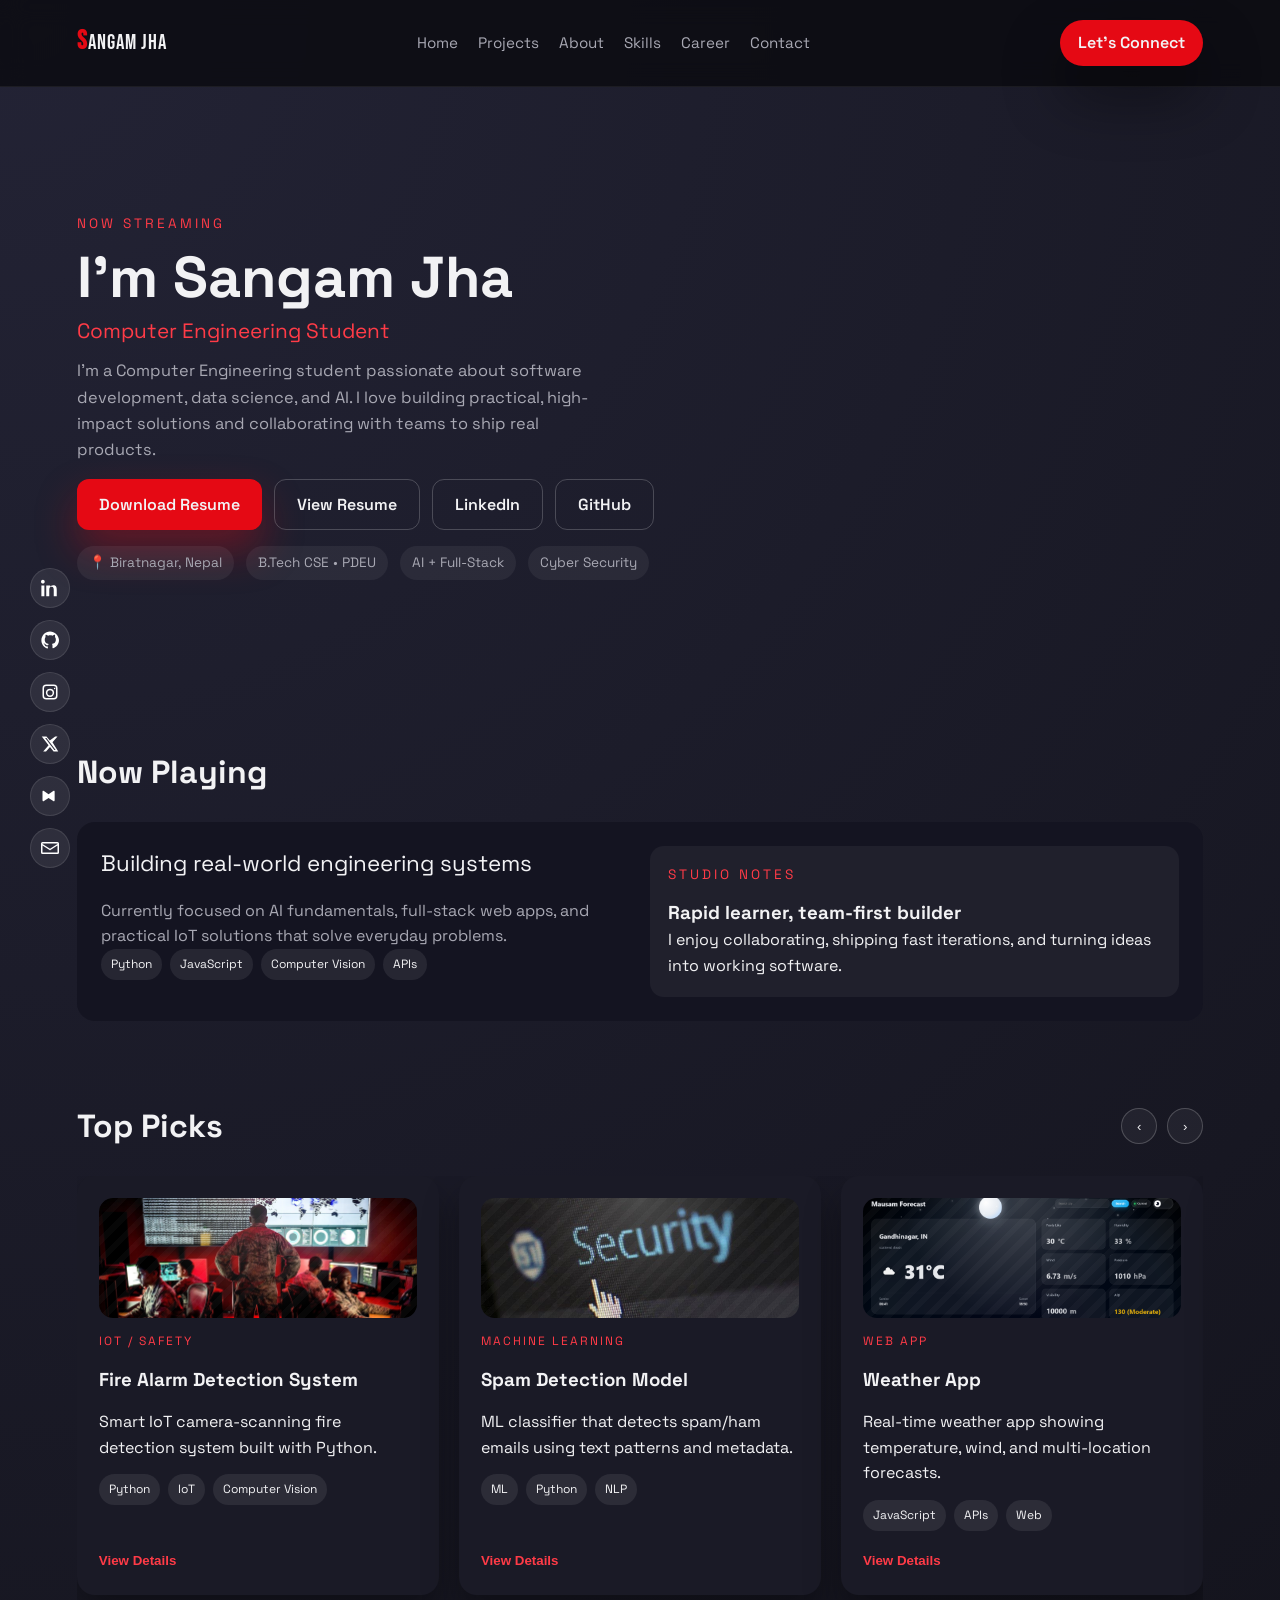
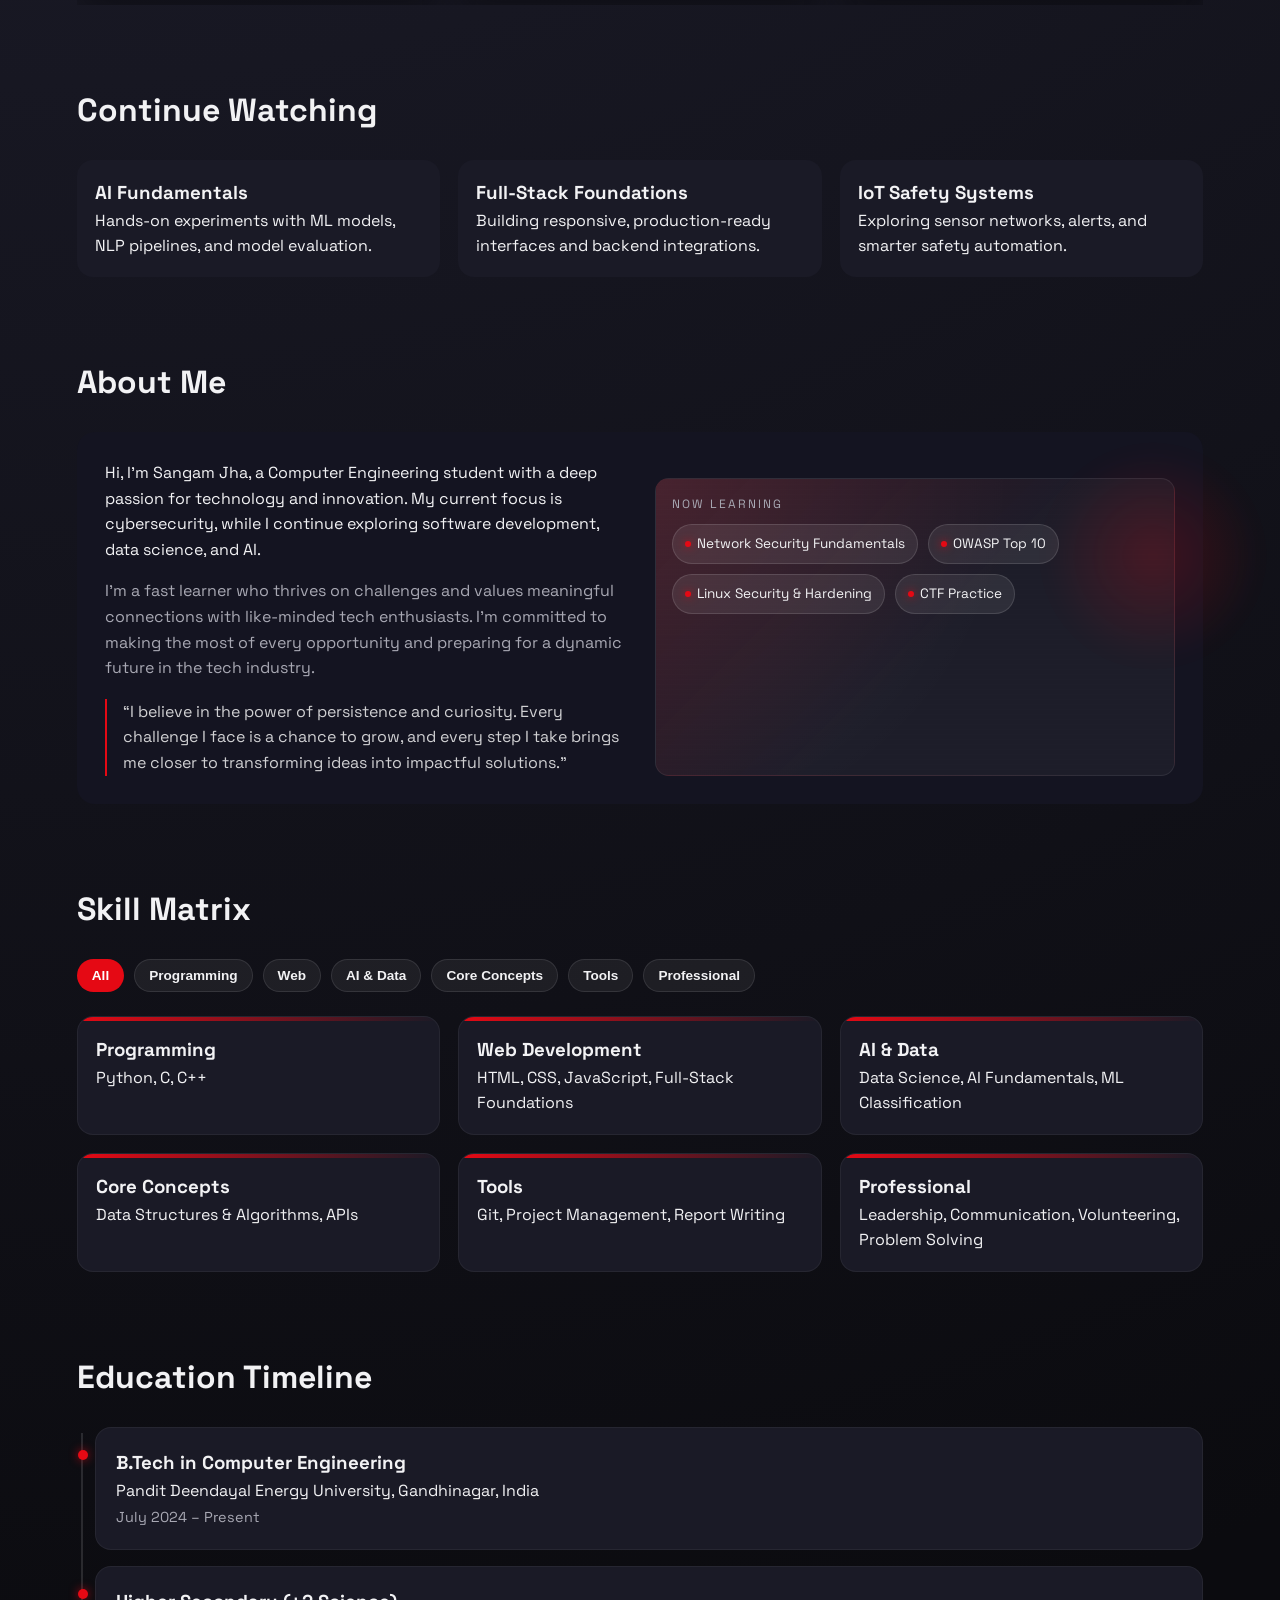
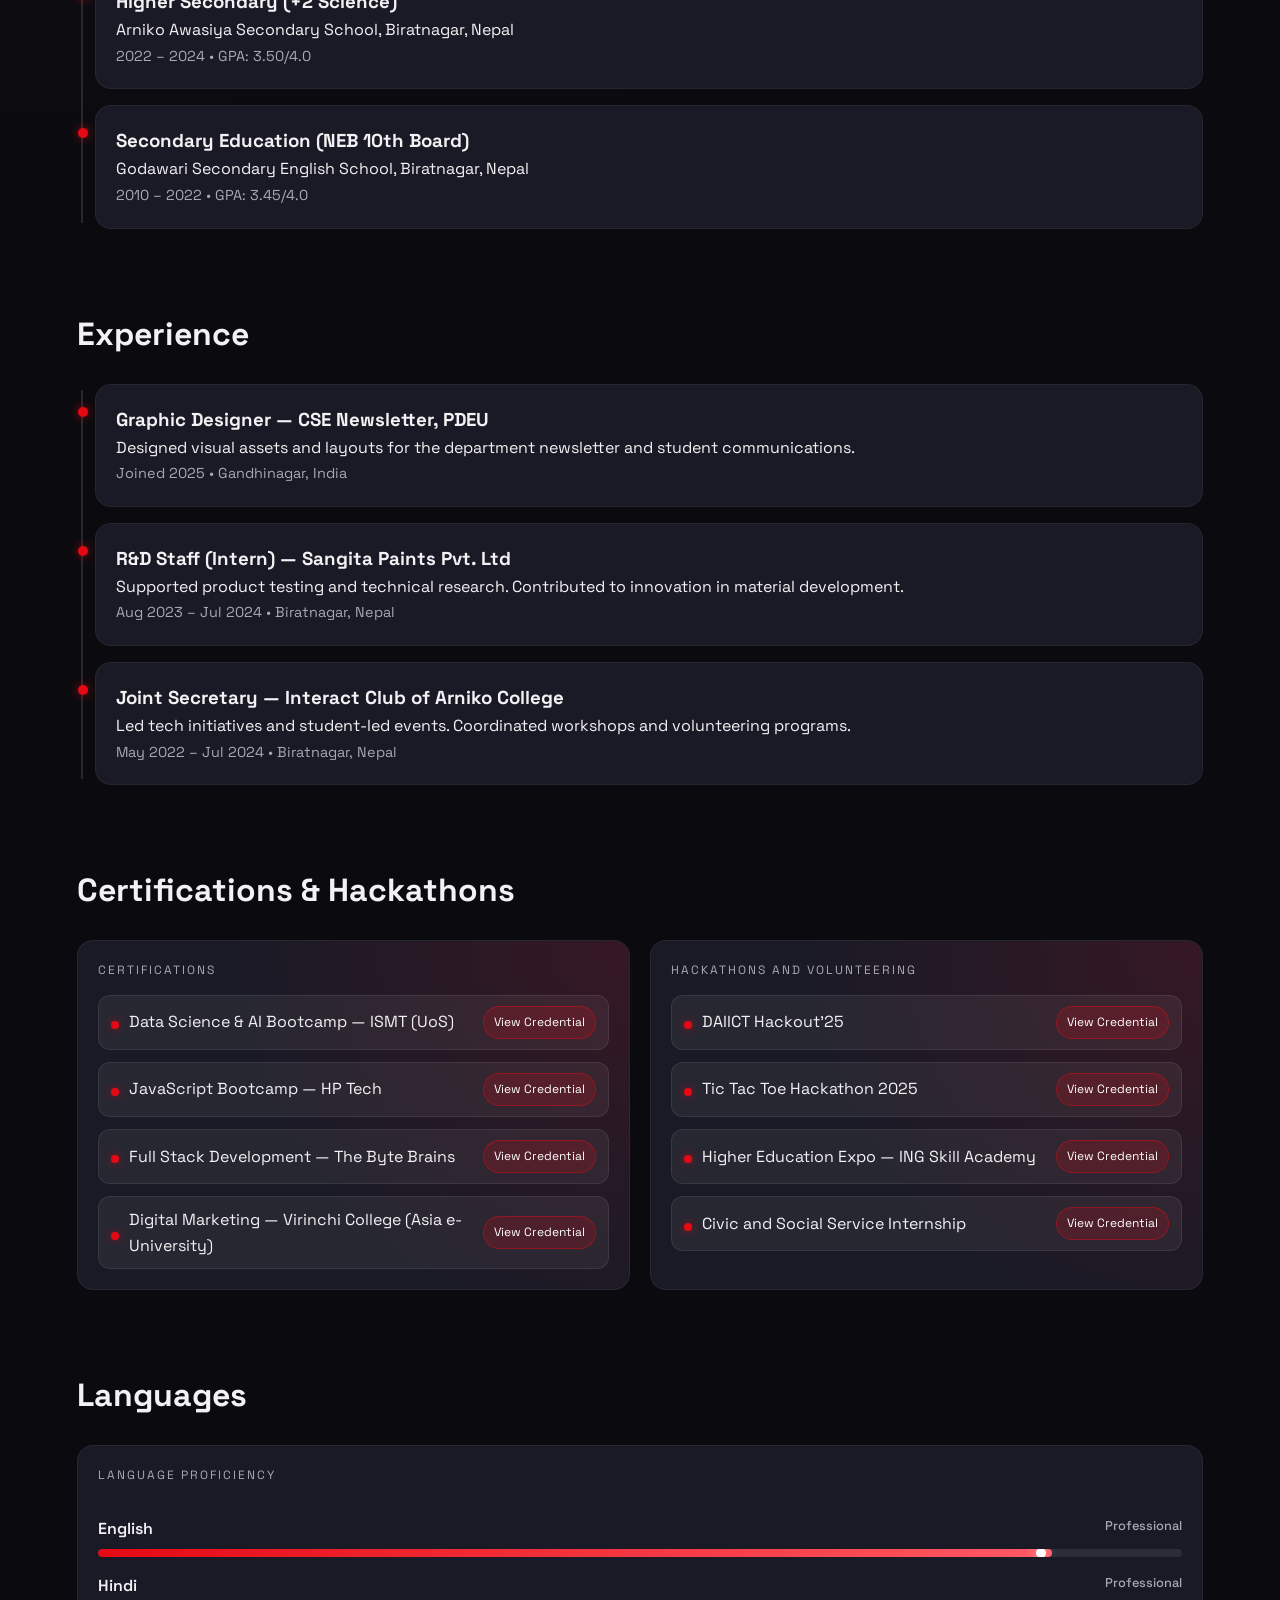
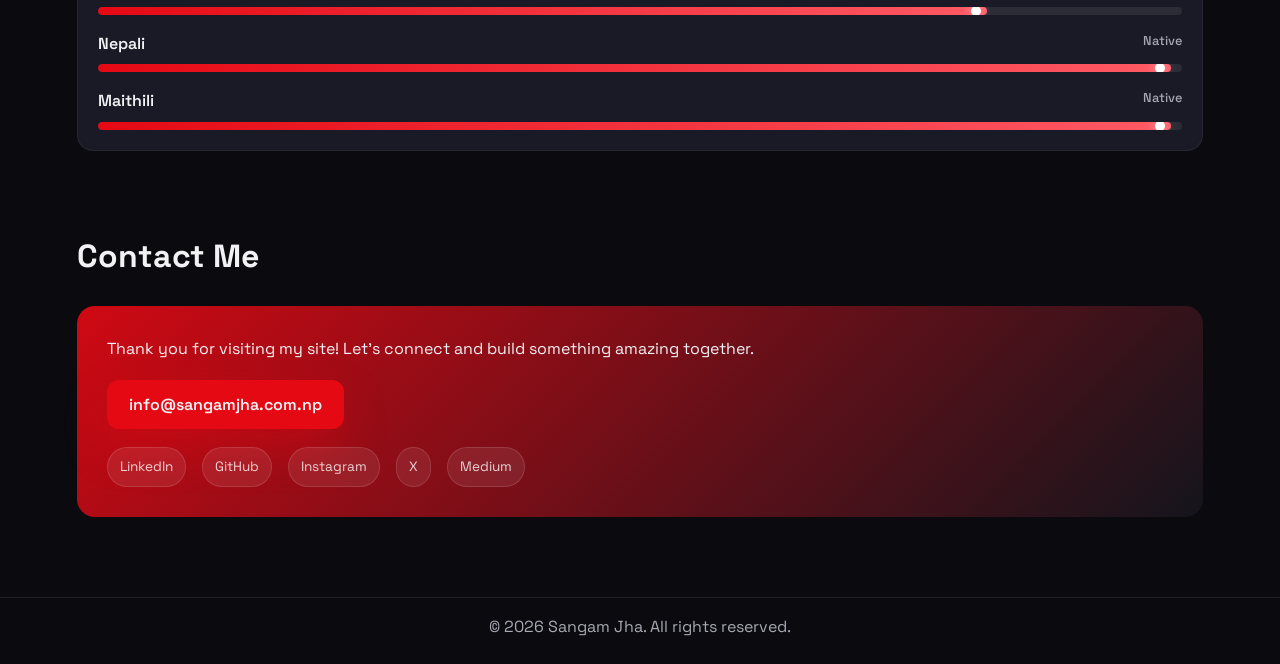
==== commit d603033c: "Handling UX" ====
--- a/index.html
+++ b/index.html
@@ -487,7 +487,7 @@
   </main>
 
   <footer class="site-footer">
-    <p>✨Made with ❤️ by Sangam Jha | © 2024 Sangam Jha. All rights reserved.</p>
+    <p>© 2026 Sangam Jha. All rights reserved.</p>
   </footer>
 
   <div class="project-modal" id="project-modal" aria-hidden="true">
